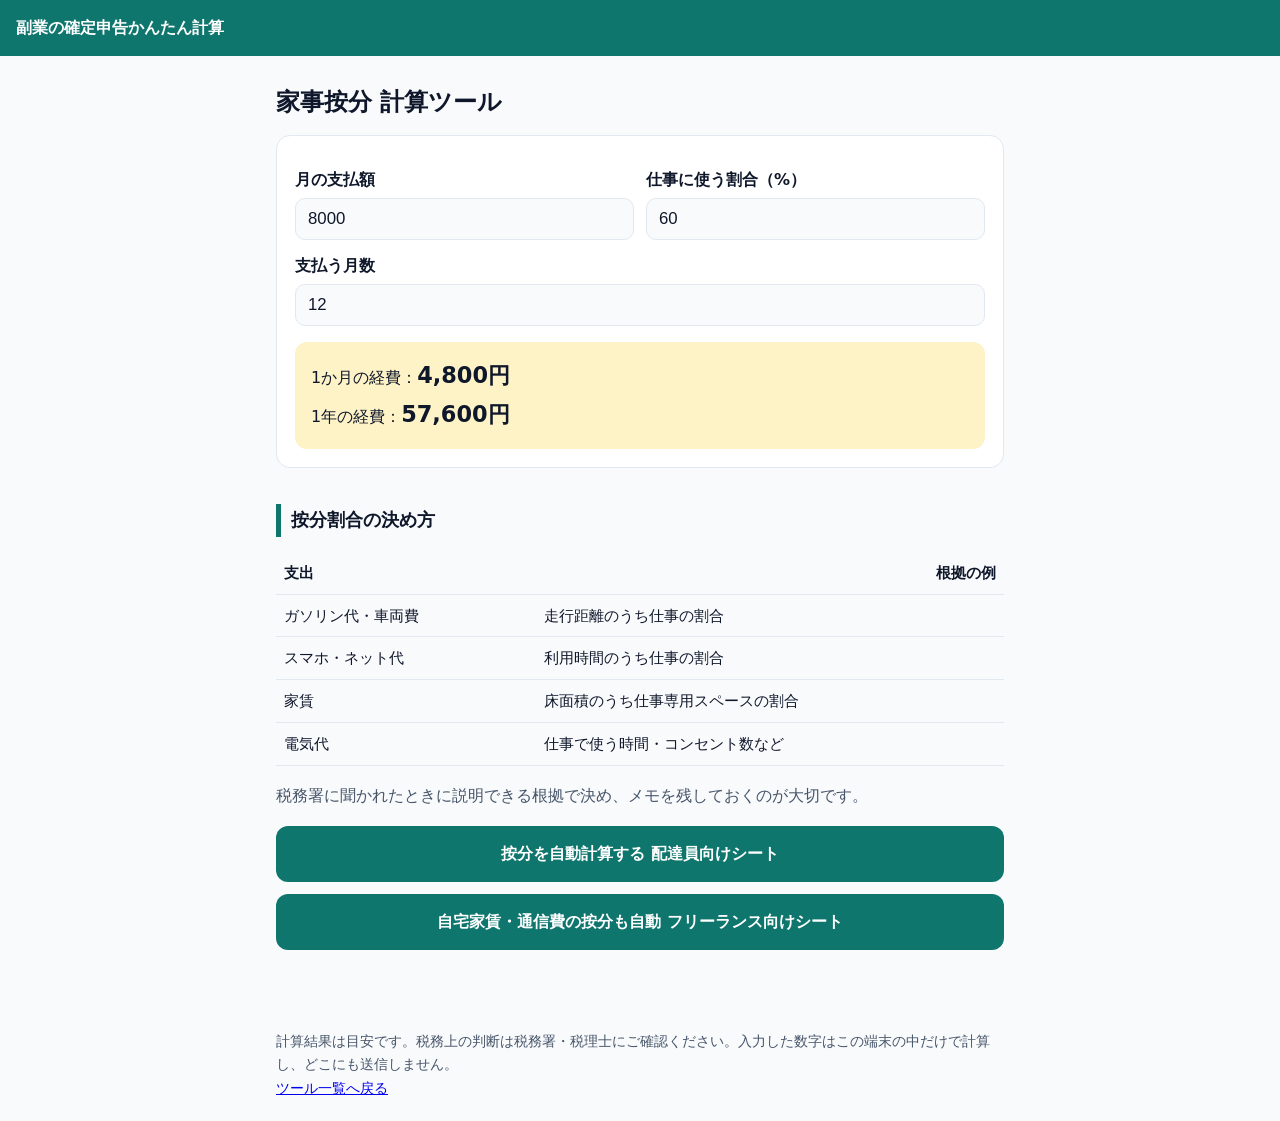
==== anbun.html @ fffeb98a "無料計算ツールサイトを公開 Co-Authored-By: Claude Opus 5.5 (1M context) <noreply@anthropic.com> Claude-Session: h" ====
<!doctype html><html lang="ja"><head><meta charset="utf-8"><meta name="viewport" content="width=device-width,initial-scale=1">
<title>家事按分 計算ツール｜副業の確定申告かんたん計算</title><meta name="description" content="ガソリン代・スマホ代・家賃など、仕事とプライベートで共用している支出のうち経費にできる額を計算する無料ツール。按分割合の決め方も解説。">
<link rel="canonical" href="https://kakutei-sheet.github.io/anbun.html"><link rel="stylesheet" href="style.css"></head><body>
<header><a href="index.html">副業の確定申告かんたん計算</a></header>
<main>

<h1>家事按分 計算ツール</h1>
<div class="card">
<div class="row"><div><label for="amt">月の支払額</label><input id="amt" inputmode="numeric" value="8000"></div>
<div><label for="rate">仕事に使う割合（%）</label><input id="rate" inputmode="decimal" value="60"></div></div>
<label for="mon">支払う月数</label><input id="mon" inputmode="numeric" value="12">
<div class="result">1か月の経費：<b id="m">-</b><br>1年の経費：<b id="y">-</b></div>
</div>
<h2>按分割合の決め方</h2>
<table class="wrap"><tr><th>支出</th><th>根拠の例</th></tr>
<tr><td>ガソリン代・車両費</td><td>走行距離のうち仕事の割合</td></tr>
<tr><td>スマホ・ネット代</td><td>利用時間のうち仕事の割合</td></tr>
<tr><td>家賃</td><td>床面積のうち仕事専用スペースの割合</td></tr>
<tr><td>電気代</td><td>仕事で使う時間・コンセント数など</td></tr></table>
<p class="sub">税務署に聞かれたときに説明できる根拠で決め、メモを残しておくのが大切です。</p>
<a class="cta" data-shop="delivery" href="#">按分を自動計算する 配達員向けシート</a>
<a class="cta" data-shop="freelance" href="#">自宅家賃・通信費の按分も自動 フリーランス向けシート</a>
<script>window.addEventListener("load",()=>bind(["amt","rate","mon"],()=>{const m=num("amt")*num("rate")/100;document.getElementById("m").textContent=yen(m);document.getElementById("y").textContent=yen(m*num("mon"));}));</script>
</main>
<footer>計算結果は目安です。税務上の判断は税務署・税理士にご確認ください。入力した数字はこの端末の中だけで計算し、どこにも送信しません。<br><a href="index.html">ツール一覧へ戻る</a></footer>
<script src="common.js"></script>
</body></html>
---- style.css ----
:root{--teal:#0F766E;--ink:#0F172A;--sub:#475569;--line:#E2E8F0;--bg:#F8FAFC;--card:#fff;--key:#FEF3C7;--ok:#ECFDF5;--warn:#FEF2F2}
@media (prefers-color-scheme:dark){:root{--ink:#E2E8F0;--sub:#94A3B8;--line:#334155;--bg:#0B1220;--card:#111A2E;--key:#3B2F0B;--ok:#062E26;--warn:#3A1010}}
*{box-sizing:border-box}
body{margin:0;font-family:system-ui,-apple-system,"Hiragino Sans","Noto Sans JP",sans-serif;background:var(--bg);color:var(--ink);line-height:1.75}
header{background:var(--teal);color:#fff;padding:14px 16px}
header a{color:#fff;text-decoration:none;font-weight:700}
main{max-width:760px;margin:0 auto;padding:20px 16px 60px}
h1{font-size:1.5rem;line-height:1.4;margin:.4em 0}
h2{font-size:1.15rem;margin-top:2em;border-left:5px solid var(--teal);padding-left:10px}
.card{background:var(--card);border:1px solid var(--line);border-radius:14px;padding:18px;margin:16px 0}
label{display:block;font-weight:700;margin-top:12px}
small,.sub{color:var(--sub)}
input,select{width:100%;font-size:1.05rem;padding:10px 12px;border:1px solid var(--line);border-radius:10px;background:var(--bg);color:var(--ink);margin-top:4px}
.row{display:grid;grid-template-columns:1fr 1fr;gap:12px}
@media (max-width:520px){.row{grid-template-columns:1fr}}
.result{background:var(--key);border-radius:12px;padding:14px 16px;margin-top:16px}
.result b{font-size:1.4rem}
.judge{border-radius:12px;padding:14px 16px;margin-top:12px;font-weight:700}
.judge.ok{background:var(--ok)}.judge.ng{background:var(--warn)}
table{width:100%;border-collapse:collapse;font-size:.92rem}td{white-space:nowrap}td,th{padding:8px;border-bottom:1px solid var(--line);text-align:right}td:first-child,th:first-child{text-align:left}table.wrap td{white-space:normal;text-align:left}table.tight td:first-child{white-space:normal}table.tight td,table.tight th{padding:8px 4px}
.cta{display:block;background:var(--teal);color:#fff;text-align:center;font-weight:700;padding:14px;border-radius:12px;text-decoration:none;margin-top:12px}
.tools a{display:block;padding:14px 16px;border:1px solid var(--line);border-radius:12px;margin:10px 0;background:var(--card);color:var(--ink);text-decoration:none}
.tools a b{color:var(--teal)}
footer{max-width:760px;margin:0 auto;padding:20px 16px;color:var(--sub);font-size:.85rem}
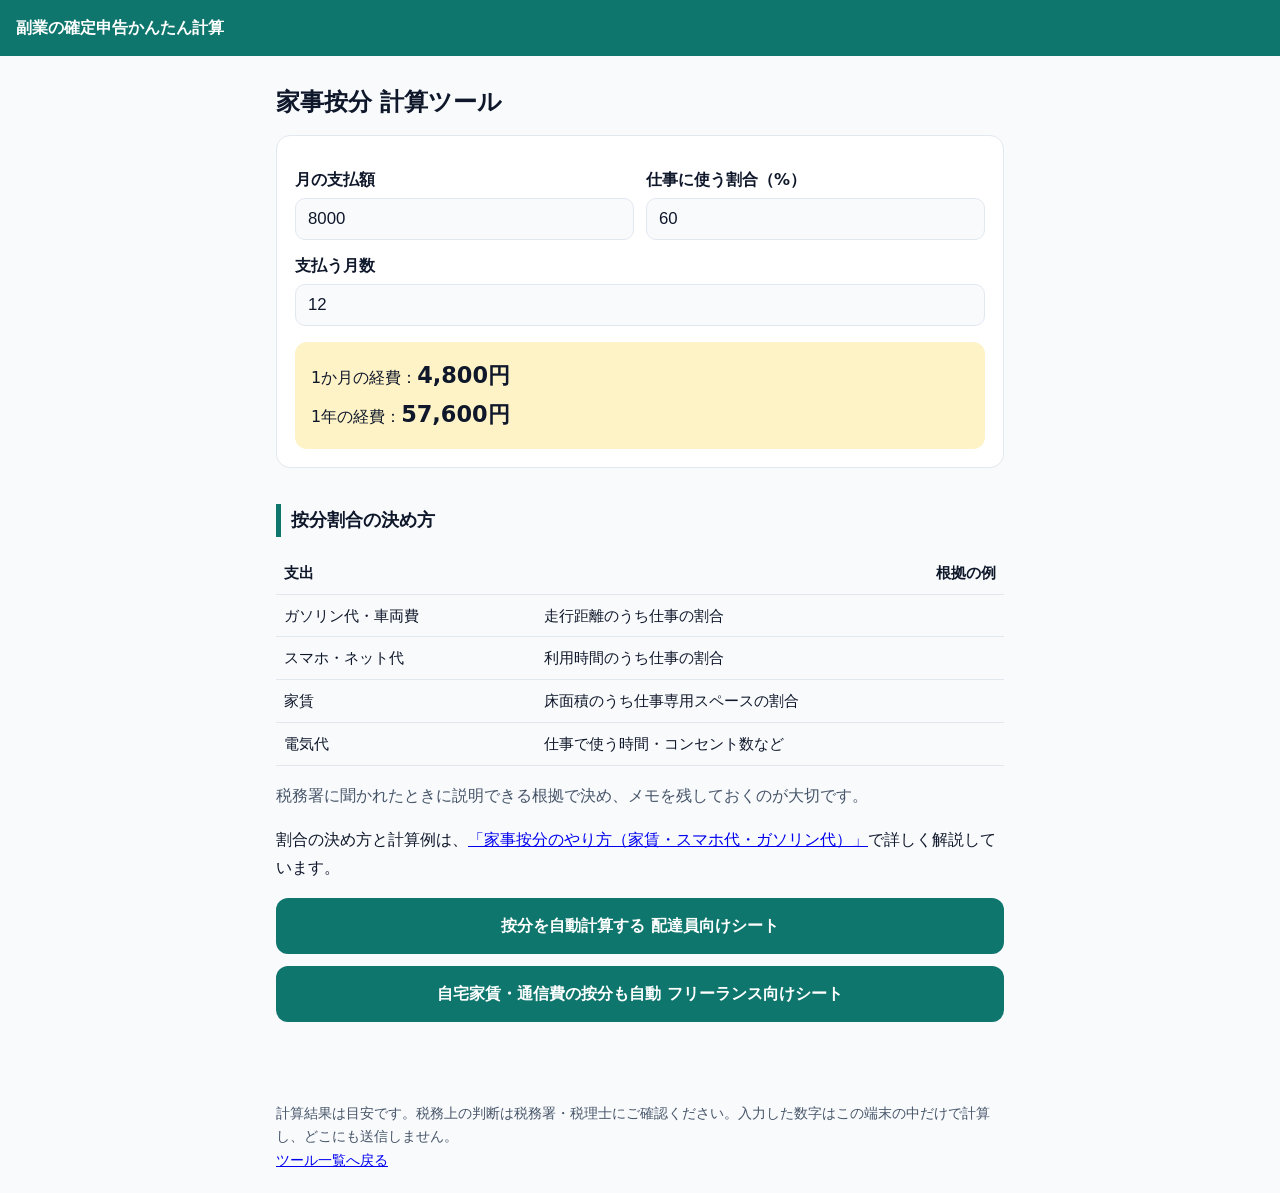
==== commit dc0da770: "家事按分のやり方ページへの内部リンクを追加 Co-Authored-By: Claude Sonnet 5.5 <noreply@anthropic.com> Claude-Session: http" ====
--- a/anbun.html
+++ b/anbun.html
@@ -18,6 +18,7 @@
 <tr><td>家賃</td><td>床面積のうち仕事専用スペースの割合</td></tr>
 <tr><td>電気代</td><td>仕事で使う時間・コンセント数など</td></tr></table>
 <p class="sub">税務署に聞かれたときに説明できる根拠で決め、メモを残しておくのが大切です。</p>
+<p>割合の決め方と計算例は、<a href="anbun-yarikata.html">「家事按分のやり方（家賃・スマホ代・ガソリン代）」</a>で詳しく解説しています。</p>
 <a class="cta" data-shop="delivery" href="#">按分を自動計算する 配達員向けシート</a>
 <a class="cta" data-shop="freelance" href="#">自宅家賃・通信費の按分も自動 フリーランス向けシート</a>
 <script>window.addEventListener("load",()=>bind(["amt","rate","mon"],()=>{const m=num("amt")*num("rate")/100;document.getElementById("m").textContent=yen(m);document.getElementById("y").textContent=yen(m*num("mon"));}));</script>
